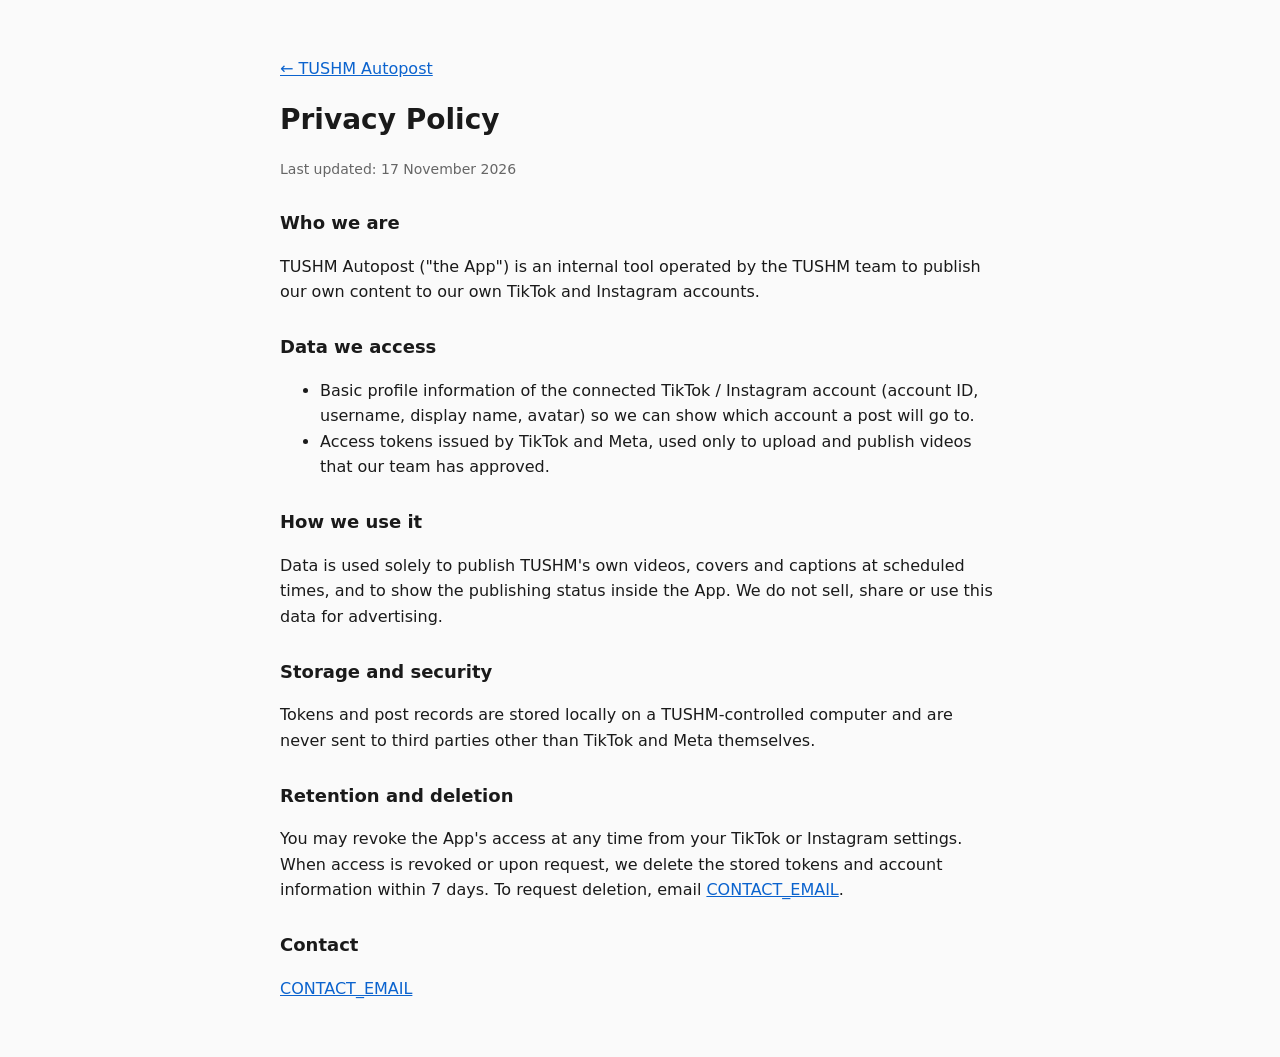
==== privacy.html @ 4ed44170 "Add files via upload" ====
<!doctype html>
<html lang="en">
<head>
<meta charset="utf-8">
<meta name="viewport" content="width=device-width, initial-scale=1">
<title>Privacy Policy</title>
<link rel="stylesheet" href="style.css">
</head>
<body>
<main>
  <p><a href="index.html">&larr; TUSHM Autopost</a></p>
  <h1>Privacy Policy</h1>
  <p class="muted">Last updated: 17 November 2026</p>

  <h2>Who we are</h2>
  <p>TUSHM Autopost ("the App") is an internal tool operated by the TUSHM team to publish our own
  content to our own TikTok and Instagram accounts.</p>

  <h2>Data we access</h2>
  <ul>
    <li>Basic profile information of the connected TikTok / Instagram account (account ID, username,
    display name, avatar) so we can show which account a post will go to.</li>
    <li>Access tokens issued by TikTok and Meta, used only to upload and publish videos that our team
    has approved.</li>
  </ul>

  <h2>How we use it</h2>
  <p>Data is used solely to publish TUSHM's own videos, covers and captions at scheduled times, and to
  show the publishing status inside the App. We do not sell, share or use this data for advertising.</p>

  <h2>Storage and security</h2>
  <p>Tokens and post records are stored locally on a TUSHM-controlled computer and are never sent to
  third parties other than TikTok and Meta themselves.</p>

  <h2>Retention and deletion</h2>
  <p>You may revoke the App's access at any time from your TikTok or Instagram settings. When access is
  revoked or upon request, we delete the stored tokens and account information within 7 days.
  To request deletion, email <a href="mailto:CONTACT_EMAIL">CONTACT_EMAIL</a>.</p>

  <h2>Contact</h2>
  <p><a href="mailto:CONTACT_EMAIL">CONTACT_EMAIL</a></p>
</main>
</body>
</html>
---- style.css ----
body { margin: 0; font: 16px/1.6 system-ui, -apple-system, "Segoe UI", sans-serif; color: #1a1a1a; background: #fafafa; }
main { max-width: 720px; margin: 0 auto; padding: 40px 16px; }
h1 { font-size: 28px; margin: 0 0 16px; }
h2 { font-size: 18px; margin: 28px 0 8px; }
a { color: #0b63ce; }
.muted { color: #666; font-size: 14px; }
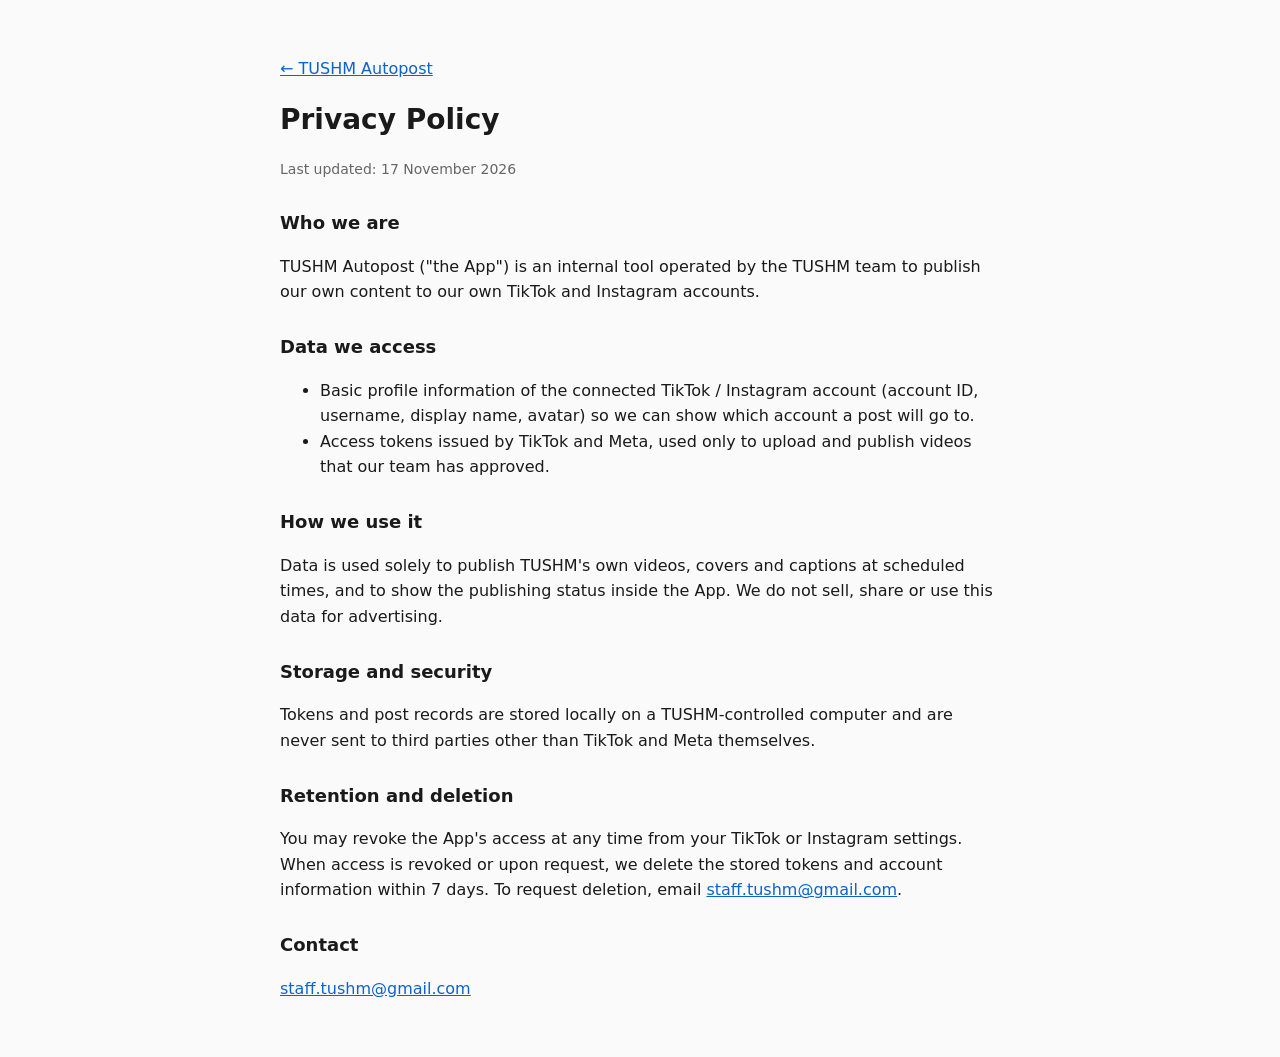
==== commit b91cfa74: "Add files via upload" ====
--- a/privacy.html
+++ b/privacy.html
@@ -35,10 +35,10 @@
   <h2>Retention and deletion</h2>
   <p>You may revoke the App's access at any time from your TikTok or Instagram settings. When access is
   revoked or upon request, we delete the stored tokens and account information within 7 days.
-  To request deletion, email <a href="mailto:CONTACT_EMAIL">CONTACT_EMAIL</a>.</p>
+  To request deletion, email <a href="mailto:staff.tushm@gmail.com">staff.tushm@gmail.com</a>.</p>
 
   <h2>Contact</h2>
-  <p><a href="mailto:CONTACT_EMAIL">CONTACT_EMAIL</a></p>
+  <p><a href="mailto:staff.tushm@gmail.com">staff.tushm@gmail.com</a></p>
 </main>
 </body>
 </html>
